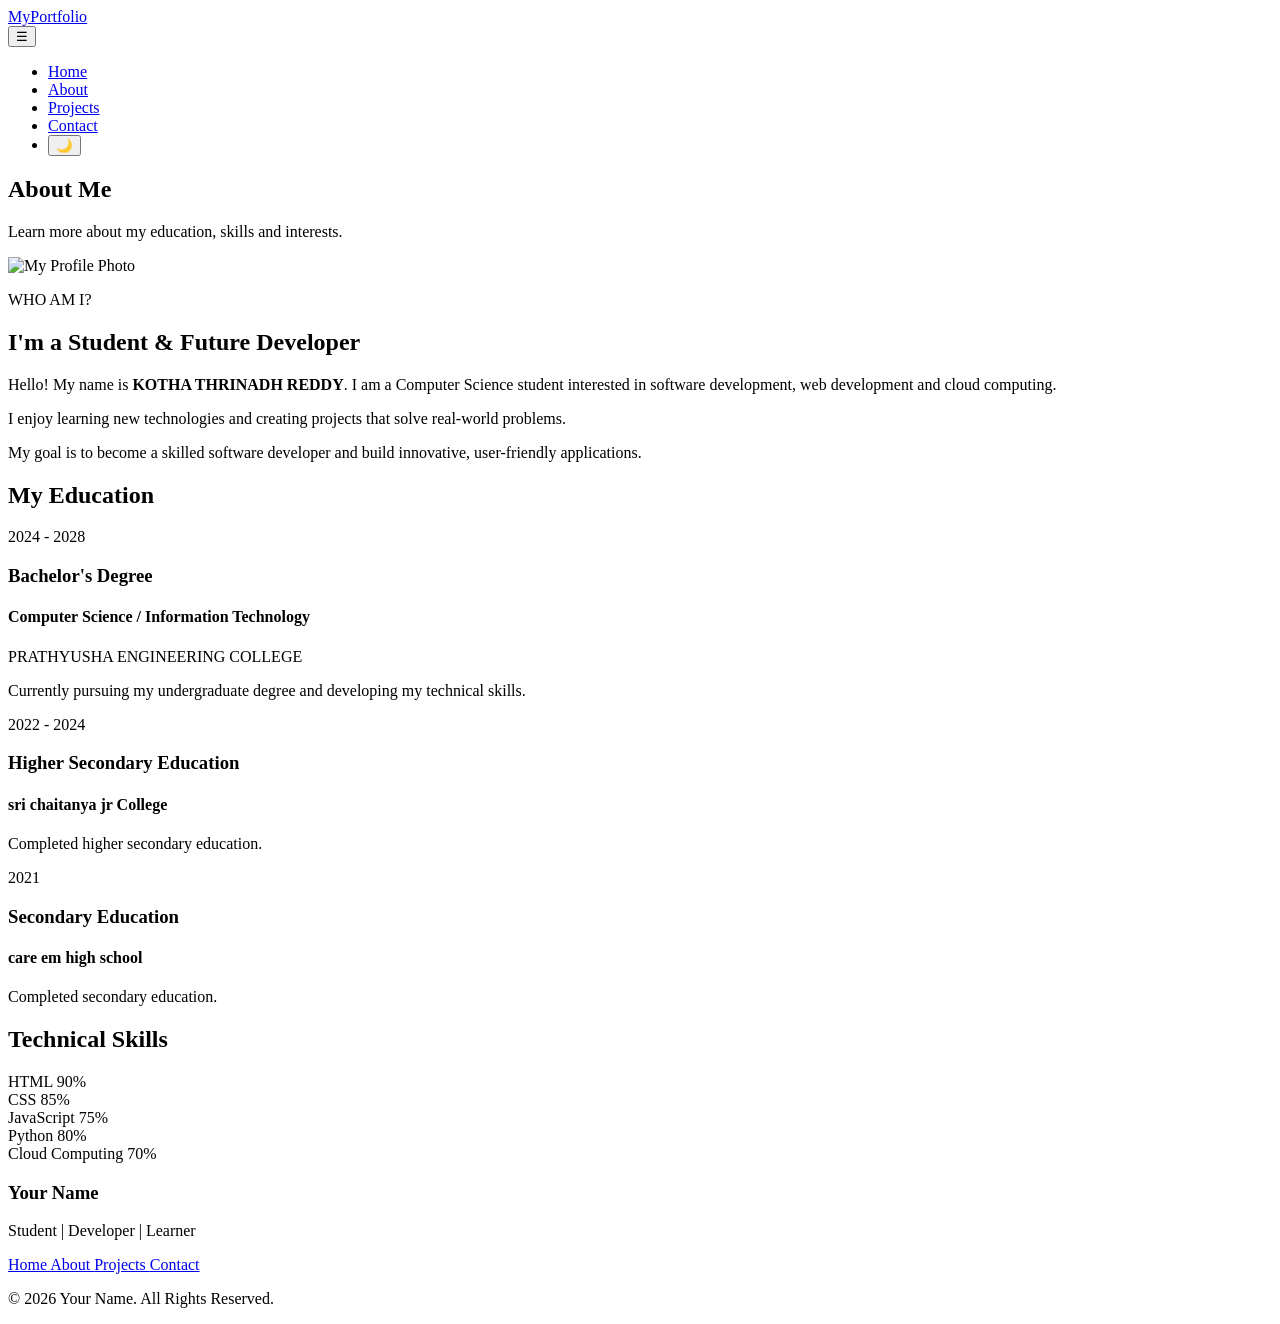
==== about.html @ 3fab8676 "Add files via upload" ====
<!DOCTYPE html>
<html lang="en">

<head>
    <meta charset="UTF-8">
    <meta name="viewport" content="width=device-width, initial-scale=1.0">

    <title>About | Student Portfolio</title>

    <link rel="stylesheet" href="css/style.css">
</head>

<body>

    <!-- ================= HEADER ================= -->

    <header>

        <nav class="navbar">

            <div class="logo">
                <a href="index.html">MyPortfolio</a>
            </div>

            <button class="menu-btn" onclick="toggleMenu()">
                ☰
            </button>

            <ul class="nav-links" id="navLinks">

                <li>
                    <a href="index.html">Home</a>
                </li>

                <li>
                    <a href="about.html" class="active">About</a>
                </li>

                <li>
                    <a href="projects.html">Projects</a>
                </li>

                <li>
                    <a href="contact.html">Contact</a>
                </li>

                <li>
                    <button class="theme-btn" onclick="toggleTheme()">
                        🌙
                    </button>
                </li>

            </ul>

        </nav>

    </header>


    <!-- ================= MAIN CONTENT ================= -->

    <main>

        <!-- PAGE TITLE -->

        <section class="page-header">

            <h1>
                About <span>Me</span>
            </h1>

            <p>
                Learn more about my education, skills and interests.
            </p>

        </section>


        <!-- ================= ABOUT SECTION ================= -->

        <section class="about-section">

            <div class="container">

                <div class="about-grid">


                    <!-- PROFILE IMAGE -->

                    <div class="about-image">

                        <img
                            src="images/profile.jpg.jpeg"
                            alt="My Profile Photo"
                        >

                    </div>


                    <!-- ABOUT TEXT -->

                    <div class="about-text">

                        <p class="small-title">
                            WHO AM I?
                        </p>

                        <h2>
                            I'm a Student & Future Developer
                        </h2>

                        <p>
                            Hello! My name is
                            <strong>KOTHA THRINADH REDDY</strong>.
                            I am a Computer Science student interested
                            in software development, web development
                            and cloud computing.
                        </p>

                        <p>
                            I enjoy learning new technologies and
                            creating projects that solve real-world
                            problems.
                        </p>

                        <p>
                            My goal is to become a skilled software
                            developer and build innovative,
                            user-friendly applications.
                        </p>

                    </div>

                </div>

            </div>

        </section>


        <!-- ================= EDUCATION SECTION ================= -->

        <section class="education-section">

            <div class="container">

                <h2 class="section-title">
                    My <span>Education</span>
                </h2>


                <div class="timeline">


                    <!-- DEGREE -->

                    <div class="timeline-item">

                        <span class="timeline-year">
                            2024 - 2028
                        </span>

                        <h3>
                            Bachelor's Degree
                        </h3>

                        <h4>
                            Computer Science / Information Technology
                        </h4>

                        <p>
                            PRATHYUSHA ENGINEERING COLLEGE
                        </p>

                        <p>
                            Currently pursuing my undergraduate degree
                            and developing my technical skills.
                        </p>

                    </div>


                    <!-- INTERMEDIATE -->

                    <div class="timeline-item">

                        <span class="timeline-year">
                            2022 - 2024
                        </span>

                        <h3>
                            Higher Secondary Education
                        </h3>

                        <h4>
                            sri chaitanya jr College
                        </h4>

                        <p>
                            Completed higher secondary education.
                        </p>

                    </div>


                    <!-- SCHOOL -->

                    <div class="timeline-item">

                        <span class="timeline-year">
                            2021
                        </span>

                        <h3>
                            Secondary Education
                        </h3>

                        <h4>
                            care em high school
                        </h4>

                        <p>
                            Completed secondary education.
                        </p>

                    </div>

                </div>

            </div>

        </section>


        <!-- ================= TECHNICAL SKILLS ================= -->

        <section class="technical-section">

            <div class="container">

                <h2 class="section-title">
                    Technical <span>Skills</span>
                </h2>


                <div class="skill-bars">


                    <!-- HTML -->

                    <div class="skill-bar">

                        <div class="skill-info">

                            <span>
                                HTML
                            </span>

                            <span>
                                90%
                            </span>

                        </div>

                        <div class="progress">

                            <div style="width: 90%;"></div>

                        </div>

                    </div>


                    <!-- CSS -->

                    <div class="skill-bar">

                        <div class="skill-info">

                            <span>
                                CSS
                            </span>

                            <span>
                                85%
                            </span>

                        </div>

                        <div class="progress">

                            <div style="width: 85%;"></div>

                        </div>

                    </div>


                    <!-- JAVASCRIPT -->

                    <div class="skill-bar">

                        <div class="skill-info">

                            <span>
                                JavaScript
                            </span>

                            <span>
                                75%
                            </span>

                        </div>

                        <div class="progress">

                            <div style="width: 75%;"></div>

                        </div>

                    </div>


                    <!-- PYTHON -->

                    <div class="skill-bar">

                        <div class="skill-info">

                            <span>
                                Python
                            </span>

                            <span>
                                80%
                            </span>

                        </div>

                        <div class="progress">

                            <div style="width: 80%;"></div>

                        </div>

                    </div>


                    <!-- CLOUD COMPUTING -->

                    <div class="skill-bar">

                        <div class="skill-info">

                            <span>
                                Cloud Computing
                            </span>

                            <span>
                                70%
                            </span>

                        </div>

                        <div class="progress">

                            <div style="width: 70%;"></div>

                        </div>

                    </div>

                </div>

            </div>

        </section>

    </main>


    <!-- ================= FOOTER ================= -->

    <footer>

        <div class="footer-content">

            <h3>
                Your Name
            </h3>

            <p>
                Student | Developer | Learner
            </p>


            <div class="footer-links">

                <a href="index.html">
                    Home
                </a>

                <a href="about.html">
                    About
                </a>

                <a href="projects.html">
                    Projects
                </a>

                <a href="contact.html">
                    Contact
                </a>

            </div>


            <p class="copyright">
                © 2026 Your Name. All Rights Reserved.
            </p>

        </div>

    </footer>


    <!-- ================= JAVASCRIPT ================= -->

    <script src="js/script.js"></script>

</body>

</html>
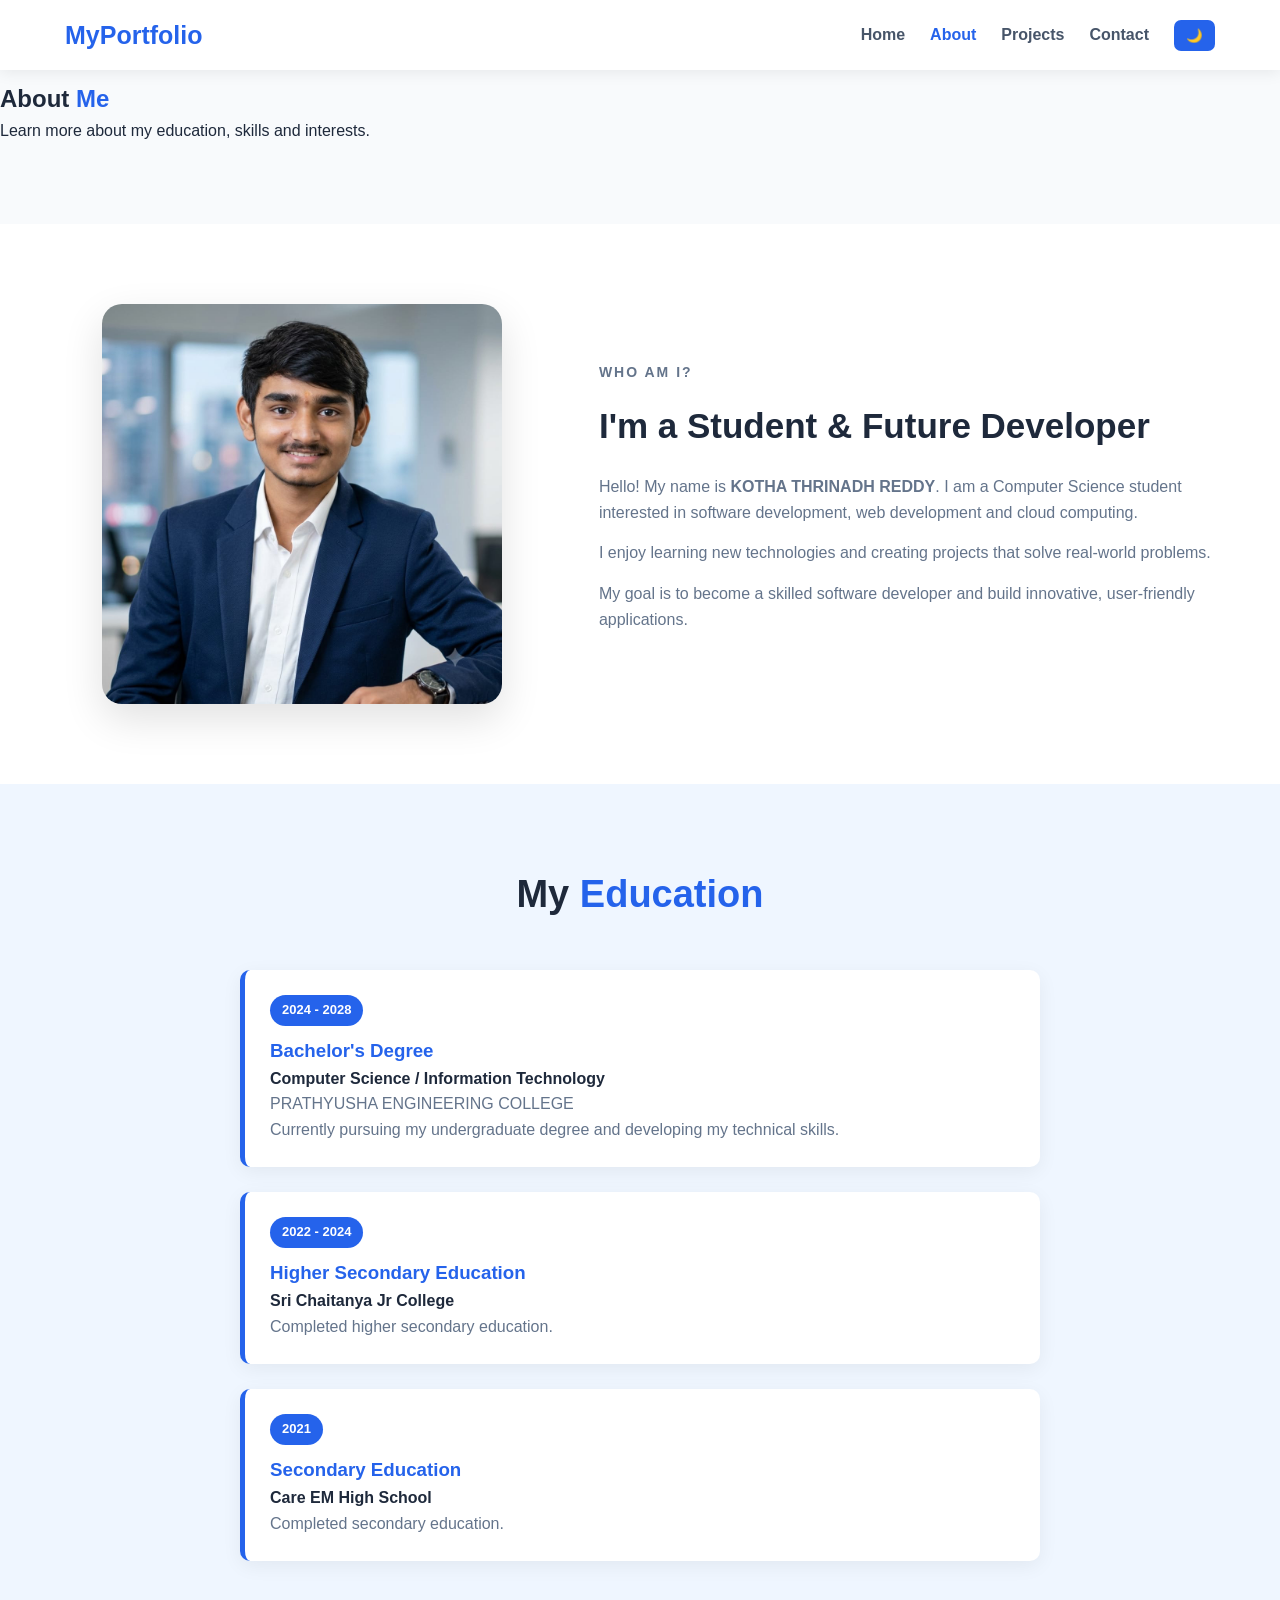
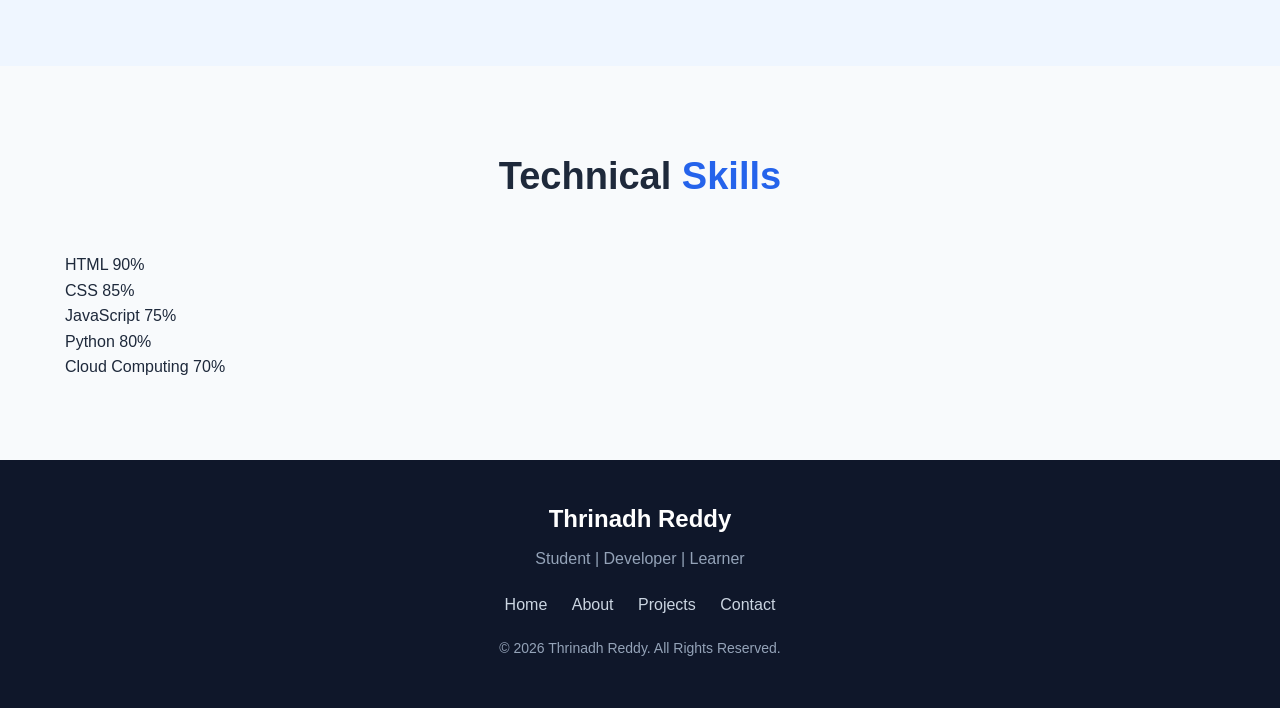
==== commit e42e63e4: "Update about.html" ====
--- a/about.html
+++ b/about.html
@@ -2,12 +2,21 @@
 <html lang="en">
 
 <head>
+
     <meta charset="UTF-8">
-    <meta name="viewport" content="width=device-width, initial-scale=1.0">
-
-    <title>About | Student Portfolio</title>
-
-    <link rel="stylesheet" href="css/style.css">
+
+    <meta name="viewport"
+          content="width=device-width, initial-scale=1.0">
+
+    <title>About | Thrinadh Reddy</title>
+
+    <!-- CSS -->
+    <link rel="stylesheet" href="style.css">
+
+    <!-- Font Awesome -->
+    <link rel="stylesheet"
+          href="https://cdnjs.cloudflare.com/ajax/libs/font-awesome/6.5.2/css/all.min.css">
+
 </head>
 
 <body>
@@ -22,30 +31,40 @@
                 <a href="index.html">MyPortfolio</a>
             </div>
 
-            <button class="menu-btn" onclick="toggleMenu()">
+            <button class="menu-btn"
+                    onclick="toggleMenu()">
                 ☰
             </button>
 
             <ul class="nav-links" id="navLinks">
 
                 <li>
-                    <a href="index.html">Home</a>
+                    <a href="index.html">
+                        Home
+                    </a>
                 </li>
 
                 <li>
-                    <a href="about.html" class="active">About</a>
+                    <a href="about.html" class="active">
+                        About
+                    </a>
                 </li>
 
                 <li>
-                    <a href="projects.html">Projects</a>
+                    <a href="projects.html">
+                        Projects
+                    </a>
                 </li>
 
                 <li>
-                    <a href="contact.html">Contact</a>
+                    <a href="contact.html">
+                        Contact
+                    </a>
                 </li>
 
                 <li>
-                    <button class="theme-btn" onclick="toggleTheme()">
+                    <button class="theme-btn"
+                            onclick="toggleTheme()">
                         🌙
                     </button>
                 </li>
@@ -57,11 +76,11 @@
     </header>
 
 
-    <!-- ================= MAIN CONTENT ================= -->
+    <!-- ================= MAIN ================= -->
 
     <main>
 
-        <!-- PAGE TITLE -->
+        <!-- PAGE HEADER -->
 
         <section class="page-header">
 
@@ -84,15 +103,12 @@
 
                 <div class="about-grid">
 
-
                     <!-- PROFILE IMAGE -->
 
                     <div class="about-image">
 
-                        <img
-                            src="images/profile.jpg.jpeg"
-                            alt="My Profile Photo"
-                        >
+                        <img src="profile.jpg.jpeg"
+                             alt="My Profile Photo">
 
                     </div>
 
@@ -138,7 +154,7 @@
         </section>
 
 
-        <!-- ================= EDUCATION SECTION ================= -->
+        <!-- ================= EDUCATION ================= -->
 
         <section class="education-section">
 
@@ -148,7 +164,6 @@
                     My <span>Education</span>
                 </h2>
 
-
                 <div class="timeline">
 
 
@@ -193,7 +208,7 @@
                         </h3>
 
                         <h4>
-                            sri chaitanya jr College
+                            Sri Chaitanya Jr College
                         </h4>
 
                         <p>
@@ -216,7 +231,7 @@
                         </h3>
 
                         <h4>
-                            care em high school
+                            Care EM High School
                         </h4>
 
                         <p>
@@ -242,7 +257,6 @@
                     Technical <span>Skills</span>
                 </h2>
 
-
                 <div class="skill-bars">
 
 
@@ -252,13 +266,9 @@
 
                         <div class="skill-info">
 
-                            <span>
-                                HTML
-                            </span>
-
-                            <span>
-                                90%
-                            </span>
+                            <span>HTML</span>
+
+                            <span>90%</span>
 
                         </div>
 
@@ -277,13 +287,9 @@
 
                         <div class="skill-info">
 
-                            <span>
-                                CSS
-                            </span>
-
-                            <span>
-                                85%
-                            </span>
+                            <span>CSS</span>
+
+                            <span>85%</span>
 
                         </div>
 
@@ -302,13 +308,9 @@
 
                         <div class="skill-info">
 
-                            <span>
-                                JavaScript
-                            </span>
-
-                            <span>
-                                75%
-                            </span>
+                            <span>JavaScript</span>
+
+                            <span>75%</span>
 
                         </div>
 
@@ -327,13 +329,9 @@
 
                         <div class="skill-info">
 
-                            <span>
-                                Python
-                            </span>
-
-                            <span>
-                                80%
-                            </span>
+                            <span>Python</span>
+
+                            <span>80%</span>
 
                         </div>
 
@@ -352,13 +350,9 @@
 
                         <div class="skill-info">
 
-                            <span>
-                                Cloud Computing
-                            </span>
-
-                            <span>
-                                70%
-                            </span>
+                            <span>Cloud Computing</span>
+
+                            <span>70%</span>
 
                         </div>
 
@@ -386,14 +380,13 @@
         <div class="footer-content">
 
             <h3>
-                Your Name
+                Thrinadh Reddy
             </h3>
 
             <p>
                 Student | Developer | Learner
             </p>
 
-
             <div class="footer-links">
 
                 <a href="index.html">
@@ -414,9 +407,8 @@
 
             </div>
 
-
             <p class="copyright">
-                © 2026 Your Name. All Rights Reserved.
+                © 2026 Thrinadh Reddy. All Rights Reserved.
             </p>
 
         </div>
@@ -424,10 +416,10 @@
     </footer>
 
 
-    <!-- ================= JAVASCRIPT ================= -->
-
-    <script src="js/script.js"></script>
+    <!-- JavaScript -->
+
+    <script src="script.js"></script>
 
 </body>
 
-</html>+</html>
--- a/style.css
+++ b/style.css
@@ -0,0 +1,709 @@
+/* ================================
+   RESET
+================================ */
+
+* {
+    margin: 0;
+    padding: 0;
+    box-sizing: border-box;
+}
+
+html {
+    scroll-behavior: smooth;
+}
+
+body {
+    font-family: Arial, Helvetica, sans-serif;
+    background: #f8fafc;
+    color: #1e293b;
+    line-height: 1.6;
+}
+
+a {
+    text-decoration: none;
+    color: inherit;
+}
+
+img {
+    max-width: 100%;
+    display: block;
+}
+
+/* ================================
+   COMMON
+================================ */
+
+.container {
+    width: 90%;
+    max-width: 1150px;
+    margin: auto;
+}
+
+section {
+    padding: 80px 0;
+}
+
+.section-title {
+    text-align: center;
+    font-size: 38px;
+    margin-bottom: 45px;
+}
+
+.section-title span,
+.hero h1 span,
+.page-header h1 span {
+    color: #2563eb;
+}
+
+/* ================================
+   HEADER
+================================ */
+
+header {
+    position: fixed;
+    top: 0;
+    left: 0;
+    width: 100%;
+    z-index: 1000;
+    background: rgba(255, 255, 255, 0.95);
+    box-shadow: 0 2px 15px rgba(0, 0, 0, 0.08);
+    backdrop-filter: blur(10px);
+}
+
+.navbar {
+    width: 90%;
+    max-width: 1150px;
+    height: 70px;
+    margin: auto;
+
+    display: flex;
+    align-items: center;
+    justify-content: space-between;
+}
+
+.logo a {
+    font-size: 25px;
+    font-weight: 800;
+    color: #2563eb;
+}
+
+.nav-links {
+    display: flex;
+    align-items: center;
+    gap: 25px;
+    list-style: none;
+}
+
+.nav-links a {
+    color: #475569;
+    font-weight: 600;
+}
+
+.nav-links a:hover,
+.nav-links a.active {
+    color: #2563eb;
+}
+
+.menu-btn {
+    display: none;
+    border: none;
+    background: none;
+    font-size: 28px;
+    cursor: pointer;
+}
+
+.theme-btn {
+    border: none;
+    background: #2563eb;
+    color: white;
+    padding: 8px 12px;
+    border-radius: 7px;
+    cursor: pointer;
+}
+
+/* ================================
+   BUTTONS
+================================ */
+
+.btn {
+    display: inline-block;
+    padding: 12px 24px;
+    border-radius: 8px;
+    font-weight: bold;
+    margin: 5px;
+    cursor: pointer;
+    transition: 0.3s;
+}
+
+.primary-btn {
+    background: #2563eb;
+    color: white;
+}
+
+.primary-btn:hover {
+    background: #1d4ed8;
+    transform: translateY(-3px);
+}
+
+.secondary-btn {
+    color: #2563eb;
+    border: 2px solid #2563eb;
+}
+
+.secondary-btn:hover {
+    background: #2563eb;
+    color: white;
+}
+
+/* ================================
+   HERO
+================================ */
+
+.hero {
+    min-height: 100vh;
+    display: flex;
+    justify-content: center;
+    align-items: center;
+
+    text-align: center;
+
+    padding: 120px 20px 70px;
+
+    background: linear-gradient(
+        135deg,
+        #eff6ff,
+        #ffffff
+    );
+}
+
+.hero-content {
+    max-width: 850px;
+    margin: auto;
+}
+
+.profile-image {
+    width: 170px;
+    height: 170px;
+
+    object-fit: cover;
+
+    border-radius: 50%;
+
+    border: 5px solid #2563eb;
+
+    box-shadow:
+        0 10px 30px rgba(37, 99, 235, 0.2);
+
+    margin: 0 auto 20px;
+}
+
+.small-title {
+    color: #2563eb;
+    font-weight: bold;
+    letter-spacing: 2px;
+    font-size: 14px;
+    margin-bottom: 10px;
+    text-transform: uppercase;
+}
+
+.hero h1 {
+    font-size: 52px;
+    margin-bottom: 10px;
+}
+
+.hero h2 {
+    color: #475569;
+    font-size: 24px;
+    margin-bottom: 20px;
+}
+
+.hero-description {
+    max-width: 700px;
+    margin: auto;
+    color: #64748b;
+    font-size: 18px;
+}
+
+.hero-buttons {
+    margin-top: 30px;
+}
+
+.social-links {
+    margin-top: 25px;
+}
+
+.social-links a {
+    color: #475569;
+    font-weight: 600;
+    margin: 0 10px;
+}
+
+.social-links a:hover {
+    color: #2563eb;
+}
+
+/* ================================
+   SKILLS
+================================ */
+
+.skills-grid {
+    display: grid;
+    grid-template-columns: repeat(4, 1fr);
+    gap: 25px;
+}
+
+.skill-card {
+    text-align: center;
+
+    padding: 30px 20px;
+
+    background: white;
+
+    border-radius: 15px;
+
+    box-shadow:
+        0 5px 20px rgba(0, 0, 0, 0.06);
+
+    transition: 0.3s;
+}
+
+.skill-card:hover {
+    transform: translateY(-8px);
+}
+
+.skill-icon {
+    font-size: 45px;
+    margin-bottom: 10px;
+}
+
+.skill-card h3 {
+    color: #2563eb;
+    margin-bottom: 8px;
+}
+
+.skill-card p {
+    color: #64748b;
+}
+
+/* ================================
+   ABOUT
+================================ */
+
+.about-section {
+    background: white;
+}
+
+.about-grid {
+    display: grid;
+    grid-template-columns: 1fr 1.3fr;
+    gap: 60px;
+    align-items: center;
+}
+
+.about-image img {
+    width: 100%;
+    max-width: 400px;
+    margin: auto;
+
+    border-radius: 20px;
+
+    box-shadow:
+        0 15px 40px rgba(0, 0, 0, 0.12);
+}
+
+.about-text h2 {
+    font-size: 35px;
+    margin-bottom: 20px;
+}
+
+.about-text p {
+    color: #64748b;
+    margin-bottom: 15px;
+}
+
+/* ================================
+   EDUCATION
+================================ */
+
+.education-section {
+    background: #eff6ff;
+}
+
+.timeline {
+    max-width: 800px;
+    margin: auto;
+}
+
+.timeline-item {
+    background: white;
+
+    padding: 25px;
+
+    margin-bottom: 25px;
+
+    border-left: 5px solid #2563eb;
+
+    border-radius: 10px;
+
+    box-shadow:
+        0 5px 20px rgba(0, 0, 0, 0.06);
+}
+
+.timeline-year {
+    display: inline-block;
+
+    background: #2563eb;
+    color: white;
+
+    padding: 5px 12px;
+
+    border-radius: 20px;
+
+    font-size: 13px;
+    font-weight: 600;
+
+    margin-bottom: 10px;
+}
+
+.timeline-item h3 {
+    color: #2563eb;
+}
+
+.timeline-item p {
+    color: #64748b;
+}
+
+/* ================================
+   PROJECTS
+================================ */
+
+.projects-section {
+    background: white;
+}
+
+.projects-grid {
+    display: grid;
+    grid-template-columns: repeat(2, 1fr);
+    gap: 30px;
+}
+
+.project-card {
+    background: white;
+
+    border-radius: 15px;
+
+    overflow: hidden;
+
+    box-shadow:
+        0 5px 25px rgba(0, 0, 0, 0.08);
+
+    transition: 0.3s;
+}
+
+.project-card:hover {
+    transform: translateY(-8px);
+}
+
+.project-image {
+    height: 210px;
+
+    display: flex;
+    align-items: center;
+    justify-content: center;
+
+    font-size: 70px;
+    color: white;
+}
+
+.cloud {
+    background: linear-gradient(135deg, #2563eb, #7c3aed);
+}
+
+.photo {
+    background: linear-gradient(135deg, #ec4899, #8b5cf6);
+}
+
+.attendance {
+    background: linear-gradient(135deg, #0891b2, #2563eb);
+}
+
+.chat {
+    background: linear-gradient(135deg, #059669, #0d9488);
+}
+
+.blood {
+    background: linear-gradient(135deg, #dc2626, #f97316);
+}
+
+.portfolio {
+    background: linear-gradient(135deg, #475569, #1e293b);
+}
+
+.project-content {
+    padding: 28px;
+}
+
+.project-category {
+    color: #2563eb;
+    font-size: 13px;
+    font-weight: bold;
+    text-transform: uppercase;
+}
+
+.project-content h2 {
+    margin: 10px 0;
+    font-size: 22px;
+}
+
+.project-content p {
+    color: #64748b;
+}
+
+.tech-tags {
+    display: flex;
+    flex-wrap: wrap;
+    gap: 8px;
+    margin: 20px 0;
+}
+
+.tech-tags span {
+    background: #eff6ff;
+    color: #2563eb;
+
+    padding: 5px 10px;
+
+    border-radius: 20px;
+
+    font-size: 12px;
+    font-weight: 600;
+}
+
+.project-btn {
+    color: #2563eb;
+    font-weight: bold;
+}
+
+/* ================================
+   CONTACT
+================================ */
+
+.contact-section {
+    background: white;
+}
+
+.contact-grid {
+    display: grid;
+    grid-template-columns: 1fr 1fr;
+    gap: 60px;
+}
+
+.contact-info h2 {
+    font-size: 38px;
+    margin-bottom: 15px;
+}
+
+.contact-info > p {
+    color: #64748b;
+}
+
+.contact-item {
+    display: flex;
+    gap: 15px;
+    align-items: center;
+    margin-bottom: 20px;
+}
+
+.contact-icon {
+    width: 50px;
+    height: 50px;
+
+    display: flex;
+    align-items: center;
+    justify-content: center;
+
+    background: #eff6ff;
+    color: #2563eb;
+
+    border-radius: 10px;
+
+    font-size: 22px;
+}
+
+.contact-item h3 {
+    color: #2563eb;
+}
+
+.contact-item p,
+.contact-item a {
+    color: #64748b;
+}
+
+.contact-form-container {
+    background: #f8fafc;
+
+    padding: 30px;
+
+    border-radius: 15px;
+
+    box-shadow:
+        0 2px 15px rgba(0, 0, 0, 0.08);
+}
+
+.form-group {
+    margin-bottom: 20px;
+}
+
+.form-group label {
+    display: block;
+    margin-bottom: 7px;
+    font-weight: bold;
+}
+
+.form-group input,
+.form-group textarea {
+    width: 100%;
+
+    padding: 13px;
+
+    border: 1px solid #cbd5e1;
+
+    border-radius: 8px;
+
+    font-size: 15px;
+
+    outline: none;
+}
+
+.form-group input:focus,
+.form-group textarea:focus {
+    border-color: #2563eb;
+
+    box-shadow:
+        0 0 0 3px rgba(37, 99, 235, 0.15);
+}
+
+.form-group textarea {
+    height: 140px;
+    resize: vertical;
+}
+
+/* ================================
+   FOOTER
+================================ */
+
+footer {
+    background: #0f172a;
+    color: white;
+
+    text-align: center;
+
+    padding: 40px 20px;
+}
+
+.footer-content h3 {
+    font-size: 24px;
+}
+
+.footer-content p {
+    color: #94a3b8;
+    margin: 8px 0;
+}
+
+.footer-links {
+    margin: 20px 0;
+}
+
+.footer-links a {
+    color: #cbd5e1;
+    margin: 0 10px;
+}
+
+.footer-links a:hover {
+    color: white;
+}
+
+.copyright {
+    font-size: 14px;
+    color: #64748b;
+}
+
+/* ================================
+   MOBILE
+================================ */
+
+@media (max-width: 900px) {
+
+    .skills-grid {
+        grid-template-columns: repeat(2, 1fr);
+    }
+
+    .about-grid,
+    .contact-grid {
+        grid-template-columns: 1fr;
+    }
+
+    .projects-grid {
+        grid-template-columns: 1fr;
+    }
+}
+
+@media (max-width: 700px) {
+
+    .menu-btn {
+        display: block;
+    }
+
+    .nav-links {
+        position: absolute;
+
+        top: 70px;
+        left: 0;
+
+        width: 100%;
+
+        display: none;
+
+        flex-direction: column;
+
+        padding: 25px;
+
+        background: white;
+
+        box-shadow:
+            0 10px 20px rgba(0, 0, 0, 0.08);
+    }
+
+    .nav-links.show {
+        display: flex;
+    }
+
+    .hero h1 {
+        font-size: 38px;
+    }
+
+    .hero h2 {
+        font-size: 20px;
+    }
+
+    .skills-grid {
+        grid-template-columns: 1fr;
+    }
+
+    section {
+        padding: 70px 0;
+    }
+}
+
+@media (max-width: 450px) {
+
+    .hero-buttons .btn {
+        display: block;
+        margin: 10px auto;
+        max-width: 250px;
+    }
+
+    .social-links a {
+        display: inline-block;
+        margin: 5px;
+    }
+}
